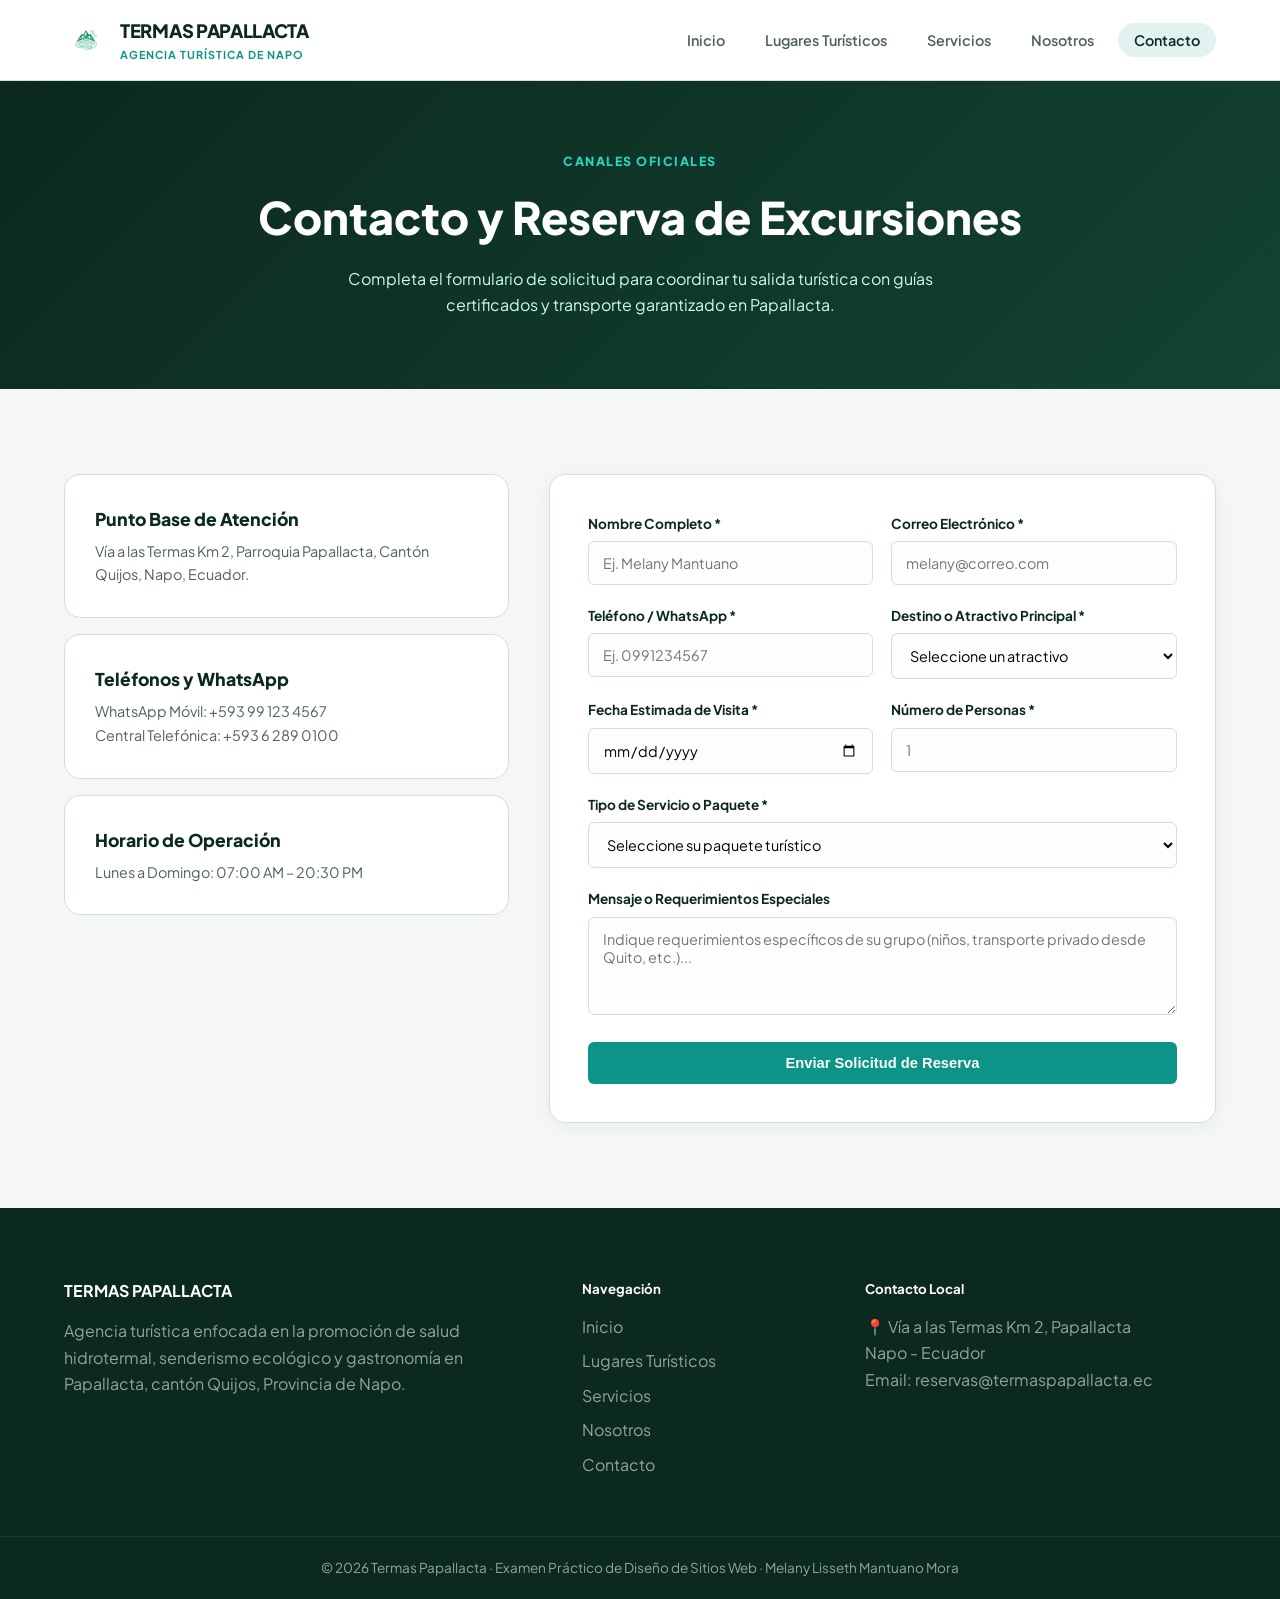
==== contacto.html @ b857a9cc "SUBIR PAG" ====
<!DOCTYPE html>
<html lang="es">
<head>
  <meta charset="UTF-8">
  <meta name="viewport" content="width=device-width, initial-scale=1.0">
  <title>Termas Papallacta | Contacto y Reservas</title>
  <link rel="icon" type="image/png" href="images/logo.png">
  <link rel="stylesheet" href="css/styles.css">
  <link rel="preconnect" href="https://fonts.googleapis.com">
  <link rel="preconnect" href="https://fonts.gstatic.com" crossorigin>
  <link href="https://fonts.googleapis.com/css2?family=Plus+Jakarta+Sans:wght@400;500;600;700;800&display=swap" rel="stylesheet">
</head>
<body>

  <header class="top-navigation-bar">
    <div class="nav-layout">
      <a href="index.html" class="brand-identity">
        <img src="images/logo.png" alt="Termas Papallacta Logo">
        <div class="brand-title-group">
          <strong>TERMAS PAPALLACTA</strong>
          <span>AGENCIA TURÍSTICA DE NAPO</span>
        </div>
      </a>

      <nav>
        <ul class="nav-standard-list">
          <li><a href="index.html" class="nav-standard-item">Inicio</a></li>
          <li><a href="destinos.html" class="nav-standard-item">Lugares Turísticos</a></li>
          <li><a href="servicios.html" class="nav-standard-item">Servicios</a></li>
          <li><a href="nosotros.html" class="nav-standard-item">Nosotros</a></li>
          <li><a href="contacto.html" class="nav-standard-item is-current">Contacto</a></li>
        </ul>
      </nav>
    </div>
  </header>

  <main>
    <section class="page-banner-andes">
      <div class="main-wrapper">
        <span class="section-tagline" style="color: var(--teal-glow);">Canales Oficiales</span>
        <h1>Contacto y Reserva de Excursiones</h1>
        <p>Completa el formulario de solicitud para coordinar tu salida turística con guías certificados y transporte garantizado en Papallacta.</p>
      </div>
    </section>

    <section class="contact-modular-section">
      <div class="main-wrapper">
        <div class="contact-layout-split">

          <aside>
            <div class="agency-info-tile">
              <h4>Punto Base de Atención</h4>
              <p>Vía a las Termas Km 2, Parroquia Papallacta, Cantón Quijos, Napo, Ecuador.</p>
            </div>

            <div class="agency-info-tile">
              <h4>Teléfonos y WhatsApp</h4>
              <p>WhatsApp Móvil: +593 99 123 4567</p>
              <p>Central Telefónica: +593 6 289 0100</p>
            </div>

            <div class="agency-info-tile">
              <h4>Horario de Operación</h4>
              <p>Lunes a Domingo: 07:00 AM – 20:30 PM</p>
            </div>
          </aside>

          <div class="contact-form-sheet">
            <form action="#" method="get">
              
              <div class="form-duo-row">
                <div class="field-container">
                  <label for="nombre">Nombre Completo *</label>
                  <input type="text" id="nombre" name="nombre" placeholder="Ej. Melany Mantuano" required>
                </div>
                <div class="field-container">
                  <label for="email">Correo Electrónico *</label>
                  <input type="email" id="email" name="email" placeholder="melany@correo.com" required>
                </div>
              </div>

              <div class="form-duo-row">
                <div class="field-container">
                  <label for="telefono">Teléfono / WhatsApp *</label>
                  <input type="tel" id="telefono" name="telefono" placeholder="Ej. 0991234567" required>
                </div>
                <div class="field-container">
                  <label for="destino">Destino o Atractivo Principal *</label>
                  <select id="destino" name="destino" required>
                    <option value="" disabled selected>Seleccione un atractivo</option>
                    <option value="1. Balneario Termas de Papallacta">1. Balneario Termas de Papallacta</option>
                    <option value="2. Laguna de Papallacta">2. Laguna de Papallacta</option>
                    <option value="3. Sendero Ecológico del Agua">3. Sendero Ecológico del Agua</option>
                    <option value="4. Parque Nacional Cayambe-Coca">4. Parque Nacional Cayambe-Coca</option>
                    <option value="5. Termas Comunales Santa Catalina">5. Termas Comunales Santa Catalina</option>
                    <option value="6. Mirador del Páramo y Antisana">6. Mirador del Páramo y Antisana</option>
                  </select>
                </div>
              </div>

              <div class="form-duo-row">
                <div class="field-container">
                  <label for="fecha">Fecha Estimada de Visita *</label>
                  <input type="date" id="fecha" name="fecha" required>
                </div>
                <div class="field-container">
                  <label for="personas">Número de Personas *</label>
                  <input type="number" id="personas" name="personas" min="1" max="40" placeholder="1" required>
                </div>
              </div>

              <div class="field-container">
                <label for="servicio">Tipo de Servicio o Paquete *</label>
                <select id="servicio" name="servicio" required>
                  <option value="" disabled selected>Seleccione su paquete turístico</option>
                  <option value="Circuito Termal de Inmersión ($15.00)">1. Circuito Termal de Inmersión ($15.00 / pers.)</option>
                  <option value="Ruta Senderismo & Trucha Asada ($25.00)">2. Ruta Senderismo & Trucha Asada ($25.00 / pers.)</option>
                  <option value="Expedición Cayambe-Coca ($35.00)">3. Expedición Cayambe-Coca ($35.00 / pers.)</option>
                  <option value="Escape Termal Total 2D/1N ($85.00)">4. Escape Termal Total 2D/1N ($85.00 / pers.)</option>
                </select>
              </div>

              <div class="field-container">
                <label for="mensaje">Mensaje o Requerimientos Especiales</label>
                <textarea id="mensaje" name="mensaje" rows="4" placeholder="Indique requerimientos específicos de su grupo (niños, transporte privado desde Quito, etc.)..."></textarea>
              </div>

              <button type="submit" class="btn-primary-teal" style="width: 100%;">Enviar Solicitud de Reserva</button>
            </form>
          </div>

        </div>
      </div>
    </section>
  </main>

  <footer class="main-site-footer">
    <div class="main-wrapper footer-tri-grid">
      <div>
        <h4>TERMAS PAPALLACTA</h4>
        <p>Agencia turística enfocada en la promoción de salud hidrotermal, senderismo ecológico y gastronomía en Papallacta, cantón Quijos, Provincia de Napo.</p>
      </div>

      <div>
        <h5>Navegación</h5>
        <ul>
          <li><a href="index.html">Inicio</a></li>
          <li><a href="destinos.html">Lugares Turísticos</a></li>
          <li><a href="servicios.html">Servicios</a></li>
          <li><a href="nosotros.html">Nosotros</a></li>
          <li><a href="contacto.html">Contacto</a></li>
        </ul>
      </div>

      <div>
        <h5>Contacto Local</h5>
        <p>📍 Vía a las Termas Km 2, Papallacta</p>
        <p>Napo - Ecuador</p>
        <p>Email: reservas@termaspapallacta.ec</p>
      </div>
    </div>

    <div class="footer-copyright-bar">
      <div class="main-wrapper">
        <p>&copy; 2026 Termas Papallacta · Examen Práctico de Diseño de Sitios Web · Melany Lisseth Mantuano Mora</p>
      </div>
    </div>
  </footer>

</body>
</html>
---- css/styles.css ----
/* ===================================================
   SISTEMA VISUAL: PAPALLACTA TERMAL & ANDES
   Paleta: Bosque de Páramo, Turquesa Volcánico y Piedra
   =================================================== */
:root {
  --andes-dark: #0b291e;
  --andes-surface: #134332;
  --teal-mineral: #0d9488;
  --teal-glow: #2dd4bf;
  --mist-light: #f4f7f6;
  --card-white: #ffffff;
  --text-lead: #11221b;
  --text-muted: #4e6359;
  --line-soft: #d3dfd9;
  
  --shadow-subtle: 0 4px 18px rgba(11, 41, 30, 0.05);
  --shadow-hover: 0 16px 36px rgba(11, 41, 30, 0.12);

  --round-sm: 6px;
  --round-box: 16px;
  --round-pill: 999px;
  --font-base: 'Plus Jakarta Sans', system-ui, -apple-system, sans-serif;
}

*, *::before, *::after {
  box-sizing: border-box;
  margin: 0;
  padding: 0;
}

html {
  scroll-behavior: smooth;
}

body {
  font-family: var(--font-base);
  background-color: var(--mist-light);
  color: var(--text-lead);
  line-height: 1.65;
}

img {
  max-width: 100%;
  height: auto;
  display: block;
}

a {
  text-decoration: none;
  color: inherit;
  transition: all 0.25s ease;
}

ul {
  list-style: none;
}

.main-wrapper {
  width: 90%;
  max-width: 1200px;
  margin: 0 auto;
}

.text-center {
  text-align: center;
}

/* NAVEGACIÓN ESTÁNDAR LIMPIA */
.top-navigation-bar {
  background: rgba(255, 255, 255, 0.95);
  backdrop-filter: blur(10px);
  border-bottom: 1px solid var(--line-soft);
  position: sticky;
  top: 0;
  z-index: 1000;
}

.nav-layout {
  max-width: 1200px;
  margin: 0 auto;
  padding: 16px 24px;
  display: flex;
  justify-content: space-between;
  align-items: center;
}

.brand-identity {
  display: flex;
  align-items: center;
  gap: 12px;
}

.brand-identity img {
  width: 44px;
  height: 44px;
  object-fit: contain;
}

.brand-title-group {
  display: flex;
  flex-direction: column;
}

.brand-title-group strong {
  font-size: 1.15rem;
  font-weight: 800;
  color: var(--andes-dark);
  letter-spacing: -0.3px;
}

.brand-title-group span {
  font-size: 0.68rem;
  font-weight: 700;
  color: var(--teal-mineral);
  letter-spacing: 1px;
}

.nav-standard-list {
  display: flex;
  align-items: center;
  gap: 8px;
}

.nav-standard-item {
  font-size: 0.9rem;
  font-weight: 600;
  color: var(--text-muted);
  padding: 8px 16px;
  border-radius: var(--round-pill);
  transition: all 0.2s ease;
}

.nav-standard-item:hover,
.nav-standard-item.is-current {
  color: var(--andes-dark);
  background-color: rgba(13, 148, 136, 0.12);
}

/* BOTONES */
.btn-primary-teal {
  display: inline-flex;
  align-items: center;
  justify-content: center;
  background-color: var(--teal-mineral);
  color: #ffffff;
  font-weight: 700;
  font-size: 0.92rem;
  padding: 13px 26px;
  border-radius: var(--round-sm);
  border: none;
  cursor: pointer;
  transition: all 0.25s ease;
}

.btn-primary-teal:hover {
  background-color: #0b7a70;
  transform: translateY(-2px);
  box-shadow: 0 6px 18px rgba(13, 148, 136, 0.35);
}

.btn-outline-frost {
  display: inline-flex;
  align-items: center;
  justify-content: center;
  background: rgba(255, 255, 255, 0.12);
  color: #ffffff;
  border: 1px solid rgba(255, 255, 255, 0.4);
  font-weight: 700;
  font-size: 0.92rem;
  padding: 13px 26px;
  border-radius: var(--round-sm);
  transition: all 0.25s ease;
}

.btn-outline-frost:hover {
  background: #ffffff;
  color: var(--andes-dark);
}

/* HERO ASIMÉTRICO (SPLIT GRID) */
.hero-andes {
  position: relative;
  min-height: 85vh;
  background: 
    linear-gradient(90deg, rgba(11, 41, 30, 0.92) 0%, rgba(11, 41, 30, 0.72) 55%, rgba(11, 41, 30, 0.88) 100%),
    url('../images/hero.webp') center/cover no-repeat;
  display: flex;
  align-items: center;
  color: #ffffff;
  padding: 80px 0;
}

.hero-two-columns {
  display: grid;
  grid-template-columns: 1.25fr 0.75fr;
  gap: 50px;
  align-items: center;
}

.hero-badge-pill {
  font-size: 0.78rem;
  font-weight: 800;
  color: var(--teal-glow);
  text-transform: uppercase;
  letter-spacing: 1.5px;
  display: block;
  margin-bottom: 12px;
}

.hero-main-title {
  font-size: clamp(2.3rem, 4.5vw, 3.6rem);
  font-weight: 800;
  line-height: 1.15;
  margin-bottom: 20px;
}

.hero-main-title span {
  color: var(--teal-glow);
}

.hero-lead-text {
  font-size: 1.08rem;
  color: #d1fae5;
  margin-bottom: 34px;
  max-width: 580px;
}

.hero-button-group {
  display: flex;
  gap: 16px;
  flex-wrap: wrap;
}

/* FICHA TÉCNICA CLIMÁTICA EN EL HERO */
.climate-slate-panel {
  background: rgba(255, 255, 255, 0.08);
  border: 1px solid rgba(255, 255, 255, 0.2);
  backdrop-filter: blur(12px);
  -webkit-backdrop-filter: blur(12px);
  border-radius: var(--round-box);
  padding: 34px 28px;
}

.climate-slate-panel h4 {
  font-size: 1.1rem;
  font-weight: 800;
  margin-bottom: 18px;
  padding-bottom: 10px;
  border-bottom: 1px solid rgba(255, 255, 255, 0.15);
  color: #ffffff;
}

.climate-stat-line {
  display: flex;
  justify-content: space-between;
  align-items: baseline;
  margin-bottom: 16px;
}

.climate-stat-line:last-child {
  margin-bottom: 0;
}

.stat-descriptor {
  font-size: 0.8rem;
  color: #a7f3d0;
  text-transform: uppercase;
  letter-spacing: 0.6px;
}

.stat-numeric {
  font-size: 1.05rem;
  font-weight: 700;
  color: #ffffff;
}

/* CABECERAS DE PÁGINAS INTERNAS */
.page-banner-andes {
  background: linear-gradient(135deg, var(--andes-dark) 0%, var(--andes-surface) 100%);
  color: #ffffff;
  padding: 70px 0;
  text-align: center;
}

.page-banner-andes h1 {
  font-size: clamp(2rem, 4vw, 2.8rem);
  font-weight: 800;
  margin: 8px 0 12px 0;
}

.page-banner-andes p {
  color: #ccfbf1;
  max-width: 660px;
  margin: 0 auto;
  font-size: 1rem;
}

.section-tagline {
  font-size: 0.78rem;
  font-weight: 800;
  text-transform: uppercase;
  letter-spacing: 1.5px;
  color: var(--teal-mineral);
  display: block;
  margin-bottom: 6px;
}

.section-primary-heading {
  font-size: 2.2rem;
  font-weight: 800;
  color: var(--andes-dark);
}

/* HOME: ATRACTIVOS DESTACADOS */
.featured-home-section {
  padding: 90px 0;
}

.featured-three-grid {
  display: grid;
  grid-template-columns: repeat(auto-fit, minmax(320px, 1fr));
  gap: 32px;
  margin: 50px 0;
}

.featured-clean-card {
  background: var(--card-white);
  border: 1px solid var(--line-soft);
  border-radius: var(--round-box);
  overflow: hidden;
  box-shadow: var(--shadow-subtle);
  display: flex;
  flex-direction: column;
  transition: transform 0.25s ease;
}

.featured-clean-card:hover {
  transform: translateY(-6px);
  box-shadow: var(--shadow-hover);
}

.card-top-image {
  height: 220px;
  position: relative;
  overflow: hidden;
}

.card-top-image img {
  width: 100%;
  height: 100%;
  object-fit: cover;
}

.card-pill-tag {
  position: absolute;
  top: 14px;
  left: 14px;
  background: rgba(11, 41, 30, 0.85);
  color: #ffffff;
  font-size: 0.72rem;
  font-weight: 700;
  padding: 4px 10px;
  border-radius: var(--round-sm);
}

.card-inner-text {
  padding: 24px;
  display: flex;
  flex-direction: column;
  flex-grow: 1;
}

.card-inner-text h3 {
  font-size: 1.25rem;
  font-weight: 800;
  color: var(--andes-dark);
  margin-bottom: 8px;
}

.card-inner-text p {
  font-size: 0.9rem;
  color: var(--text-muted);
  margin-bottom: 18px;
  flex-grow: 1;
}

.card-link-action {
  font-size: 0.88rem;
  font-weight: 700;
  color: var(--teal-mineral);
}

/* BANNER CTA */
.andes-cta-strip {
  background: var(--andes-dark);
  color: #ffffff;
  padding: 42px;
  border-radius: var(--round-box);
  display: flex;
  justify-content: space-between;
  align-items: center;
  flex-wrap: wrap;
  gap: 20px;
}

.andes-cta-strip h3 {
  font-size: 1.55rem;
  margin-bottom: 6px;
}

.andes-cta-strip p {
  color: #a7f3d0;
}

/* PÁGINA 2: LUGARES TURÍSTICOS (TIRAS HORIZONTALES) */
.places-directory-section {
  padding: 85px 0;
}

.horizontal-places-stack {
  display: flex;
  flex-direction: column;
  gap: 30px;
}

.horizontal-place-card {
  background: var(--card-white);
  border: 1px solid var(--line-soft);
  border-radius: var(--round-box);
  overflow: hidden;
  display: grid;
  grid-template-columns: 340px 1fr;
  box-shadow: var(--shadow-subtle);
  transition: transform 0.25s ease;
}

.horizontal-place-card:hover {
  transform: translateY(-4px);
  box-shadow: var(--shadow-hover);
}

.place-image-frame {
  height: 100%;
  min-height: 240px;
  position: relative;
}

.place-image-frame img {
  width: 100%;
  height: 100%;
  object-fit: cover;
}

.place-altitude-chip {
  position: absolute;
  bottom: 14px;
  left: 14px;
  background: rgba(11, 41, 30, 0.85);
  color: var(--teal-glow);
  font-size: 0.72rem;
  font-weight: 700;
  padding: 4px 10px;
  border-radius: var(--round-sm);
}

.place-detail-content {
  padding: 30px;
  display: flex;
  flex-direction: column;
  justify-content: center;
}

.place-detail-content h3 {
  font-size: 1.3rem;
  font-weight: 800;
  color: var(--andes-dark);
  margin-bottom: 4px;
}

.place-geo-reference {
  font-size: 0.85rem;
  color: var(--teal-mineral);
  font-weight: 600;
  margin-bottom: 12px;
}

.place-narrative {
  font-size: 0.92rem;
  color: var(--text-muted);
  margin-bottom: 16px;
}

.place-highlight-activity {
  background: #f0fdf4;
  border-left: 3px solid var(--teal-mineral);
  padding: 10px 14px;
  font-size: 0.85rem;
  margin-bottom: 20px;
  border-radius: 0 var(--round-sm) var(--round-sm) 0;
}

.place-highlight-activity strong {
  color: var(--andes-dark);
}

.place-action-button {
  align-self: flex-start;
  padding: 9px 20px;
  font-size: 0.85rem;
}

/* PÁGINA 3: SERVICIOS / PAQUETES TURÍSTICOS */
.services-catalog-section {
  padding: 85px 0;
}

.packages-clean-grid {
  display: grid;
  grid-template-columns: repeat(auto-fit, minmax(260px, 1fr));
  gap: 26px;
}

.package-item-card {
  background: var(--card-white);
  border: 1px solid var(--line-soft);
  border-radius: var(--round-box);
  padding: 32px 24px;
  display: flex;
  flex-direction: column;
  justify-content: space-between;
  box-shadow: var(--shadow-subtle);
  position: relative;
  transition: transform 0.25s ease;
}

.package-item-card:hover {
  transform: translateY(-6px);
}

.package-item-card.is-featured {
  border: 2px solid var(--teal-mineral);
}

.package-featured-flag {
  position: absolute;
  top: -12px;
  left: 24px;
  background: var(--teal-mineral);
  color: #ffffff;
  font-size: 0.72rem;
  font-weight: 800;
  padding: 3px 12px;
  border-radius: var(--round-sm);
  text-transform: uppercase;
}

.package-type-header {
  font-size: 0.72rem;
  font-weight: 800;
  color: var(--teal-mineral);
  text-transform: uppercase;
  letter-spacing: 0.8px;
  display: block;
  margin-bottom: 4px;
}

.package-item-card h3 {
  font-size: 1.25rem;
  font-weight: 800;
  color: var(--andes-dark);
  margin-bottom: 14px;
}

.package-rate {
  font-size: 1.8rem;
  font-weight: 800;
  color: var(--andes-dark);
  margin-bottom: 14px;
}

.package-rate span {
  font-size: 0.85rem;
  font-weight: 600;
  color: var(--text-muted);
}

.package-summary {
  font-size: 0.88rem;
  color: var(--text-muted);
  margin-bottom: 20px;
}

.package-bullet-list {
  margin-bottom: 24px;
}

.package-bullet-list li {
  font-size: 0.85rem;
  margin-bottom: 8px;
  padding-left: 18px;
  position: relative;
  color: var(--text-lead);
}

.package-bullet-list li::before {
  content: '✓';
  position: absolute;
  left: 0;
  color: var(--teal-mineral);
  font-weight: 800;
}

/* PÁGINA 4: NOSOTROS */
.about-heritage-section {
  padding: 85px 0;
}

.heritage-story-block {
  max-width: 840px;
  margin: 0 auto 60px auto;
  background: var(--card-white);
  border: 1px solid var(--line-soft);
  border-radius: var(--round-box);
  padding: 40px;
  box-shadow: var(--shadow-subtle);
}

.heritage-story-block h2 {
  font-size: 2rem;
  font-weight: 800;
  color: var(--andes-dark);
  margin-bottom: 14px;
}

.heritage-story-block p {
  font-size: 0.98rem;
  color: var(--text-muted);
  margin-bottom: 16px;
}

.pillars-three-grid {
  display: grid;
  grid-template-columns: repeat(auto-fit, minmax(300px, 1fr));
  gap: 28px;
}

.pillar-box {
  background: var(--card-white);
  border: 1px solid var(--line-soft);
  border-radius: var(--round-box);
  padding: 30px;
}

.pillar-box h3 {
  font-size: 1.25rem;
  font-weight: 800;
  color: var(--andes-dark);
  margin-bottom: 10px;
}

.pillar-box p {
  font-size: 0.9rem;
  color: var(--text-muted);
}

.reasons-sub-panel {
  background: var(--card-white);
  border-top: 1px solid var(--line-soft);
  padding: 85px 0;
}

.reasons-four-grid {
  display: grid;
  grid-template-columns: repeat(auto-fit, minmax(240px, 1fr));
  gap: 24px;
  margin-top: 40px;
}

.reason-card-item {
  background: var(--mist-light);
  border: 1px solid var(--line-soft);
  border-radius: var(--round-box);
  padding: 26px;
}

.reason-card-item strong {
  color: var(--teal-mineral);
  font-size: 1.6rem;
  display: block;
  margin-bottom: 6px;
}

.reason-card-item h4 {
  font-size: 1.1rem;
  font-weight: 800;
  color: var(--andes-dark);
  margin-bottom: 8px;
}

.reason-card-item p {
  font-size: 0.88rem;
  color: var(--text-muted);
}

/* PÁGINA 5: CONTACTO / RESERVA (100% HTML5) */
.contact-modular-section {
  padding: 85px 0;
}

.contact-layout-split {
  display: grid;
  grid-template-columns: 0.8fr 1.2fr;
  gap: 40px;
  align-items: flex-start;
}

.agency-info-tile {
  background: var(--card-white);
  border: 1px solid var(--line-soft);
  border-radius: var(--round-box);
  padding: 30px;
  margin-bottom: 16px;
}

.agency-info-tile h4 {
  font-size: 1.1rem;
  font-weight: 800;
  color: var(--andes-dark);
  margin-bottom: 6px;
}

.agency-info-tile p {
  font-size: 0.9rem;
  color: var(--text-muted);
}

.contact-form-sheet {
  background: var(--card-white);
  border: 1px solid var(--line-soft);
  border-radius: var(--round-box);
  padding: 38px;
  box-shadow: var(--shadow-subtle);
}

.form-duo-row {
  display: flex;
  gap: 18px;
}

.field-container {
  margin-bottom: 20px;
  flex: 1;
}

.field-container label {
  display: block;
  font-size: 0.85rem;
  font-weight: 700;
  color: var(--andes-dark);
  margin-bottom: 6px;
}

.field-container input,
.field-container select,
.field-container textarea {
  width: 100%;
  padding: 12px 14px;
  border: 1px solid var(--line-soft);
  border-radius: var(--round-sm);
  font-family: var(--font-base);
  font-size: 0.9rem;
  background: #fdfdfd;
}

.field-container input:focus,
.field-container select:focus,
.field-container textarea:focus {
  outline: none;
  border-color: var(--teal-mineral);
  box-shadow: 0 0 0 3px rgba(13, 148, 136, 0.15);
}

/* FOOTER */
.main-site-footer {
  background: var(--andes-dark);
  color: #94a39e;
  padding: 70px 0 0 0;
}

.footer-tri-grid {
  display: grid;
  grid-template-columns: 2fr 1fr 1.5fr;
  gap: 50px;
  padding-bottom: 50px;
}

.footer-tri-grid h4, .footer-tri-grid h5 {
  color: #ffffff;
  margin-bottom: 14px;
}

.footer-tri-grid ul li {
  margin-bottom: 8px;
}

.footer-tri-grid a:hover {
  color: var(--teal-glow);
}

.footer-copyright-bar {
  border-top: 1px solid rgba(255, 255, 255, 0.08);
  padding: 20px 0;
  text-align: center;
  font-size: 0.85rem;
}

/* RESPONSIVE */
@media (max-width: 900px) {
  .nav-layout {
    flex-direction: column;
    gap: 14px;
  }
  .nav-standard-list {
    flex-wrap: wrap;
    justify-content: center;
  }
  .hero-two-columns {
    grid-template-columns: 1fr;
  }
  .horizontal-place-card {
    grid-template-columns: 1fr;
  }
  .place-image-frame {
    height: 220px;
  }
  .contact-layout-split {
    grid-template-columns: 1fr;
  }
  .form-duo-row {
    flex-direction: column;
    gap: 0;
  }
  .footer-tri-grid {
    grid-template-columns: 1fr;
    text-align: center;
  }
}
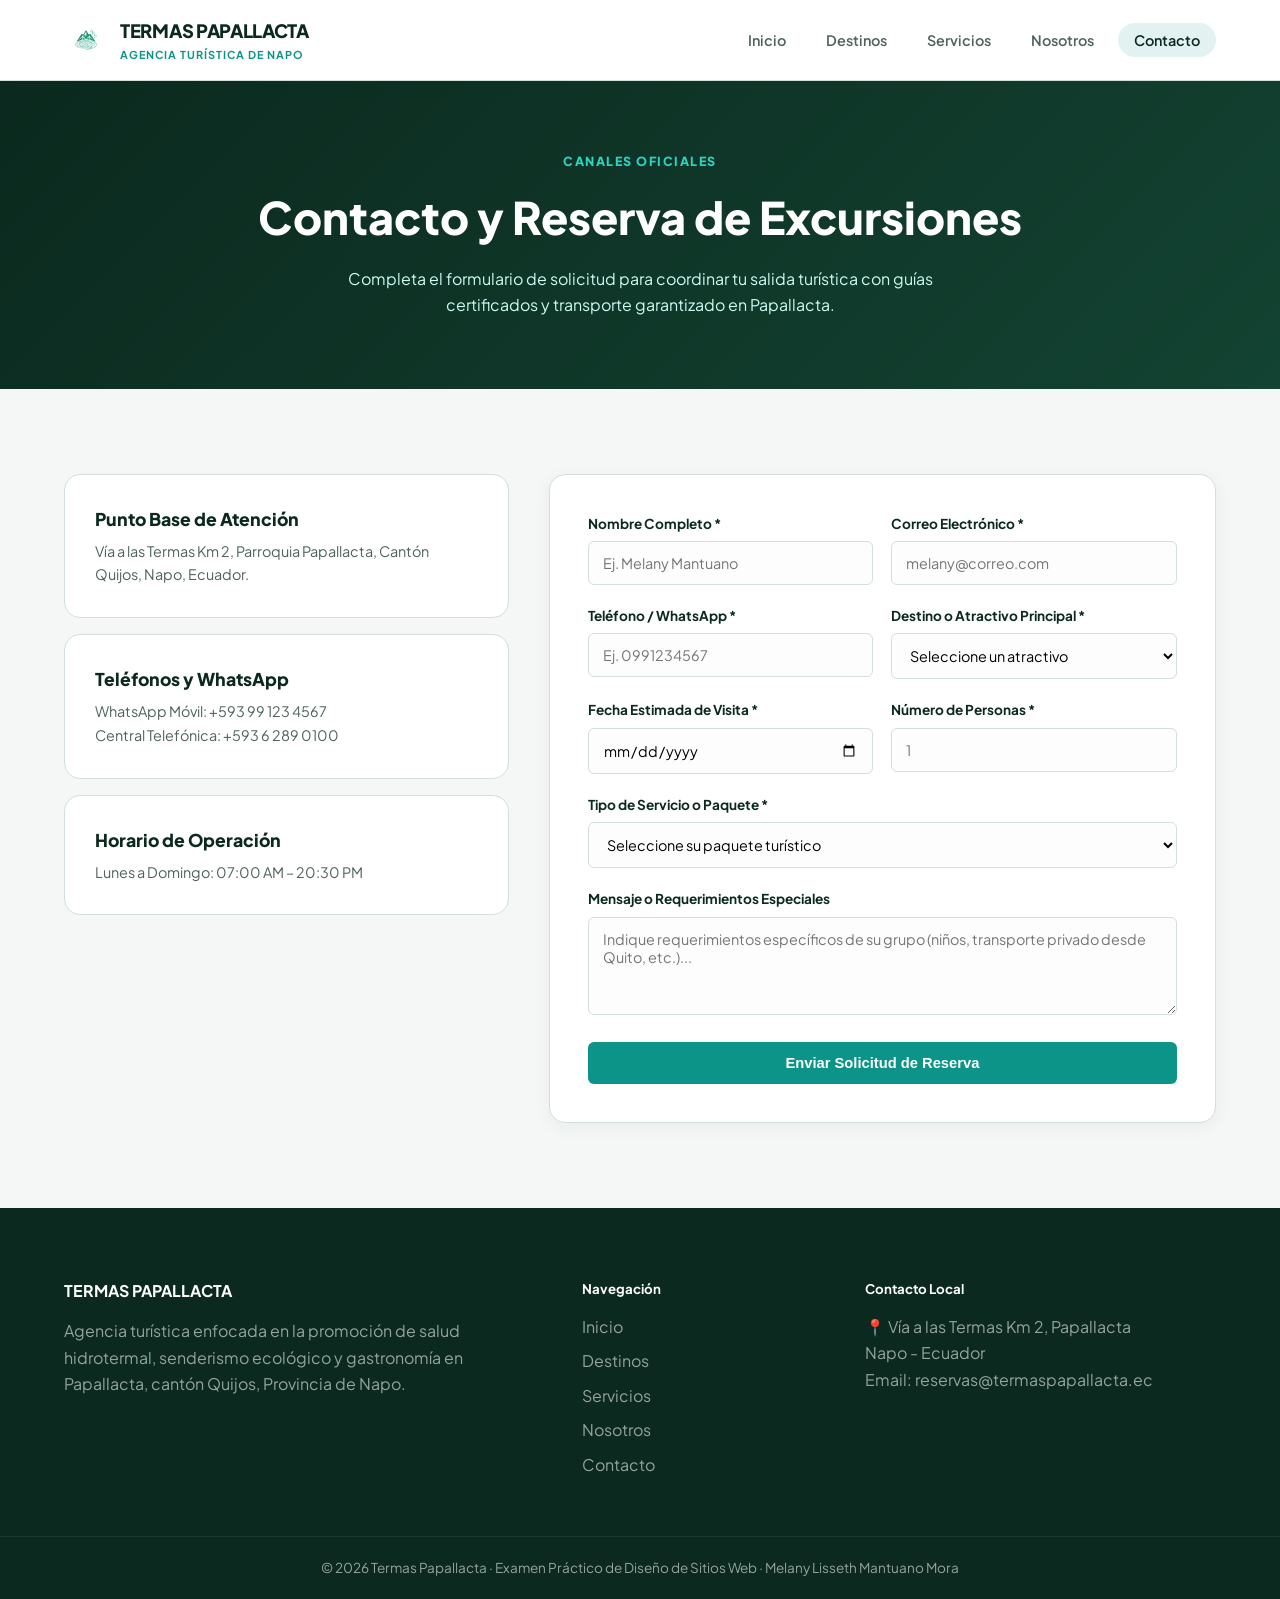
==== commit 7d45abed: "NOMBRES CORREGIDOS" ====
--- a/contacto.html
+++ b/contacto.html
@@ -25,7 +25,7 @@
       <nav>
         <ul class="nav-standard-list">
           <li><a href="index.html" class="nav-standard-item">Inicio</a></li>
-          <li><a href="destinos.html" class="nav-standard-item">Lugares Turísticos</a></li>
+          <li><a href="destinos.html" class="nav-standard-item">Destinos</a></li>
           <li><a href="servicios.html" class="nav-standard-item">Servicios</a></li>
           <li><a href="nosotros.html" class="nav-standard-item">Nosotros</a></li>
           <li><a href="contacto.html" class="nav-standard-item is-current">Contacto</a></li>
@@ -145,7 +145,7 @@
         <h5>Navegación</h5>
         <ul>
           <li><a href="index.html">Inicio</a></li>
-          <li><a href="destinos.html">Lugares Turísticos</a></li>
+          <li><a href="destinos.html">Destinos</a></li>
           <li><a href="servicios.html">Servicios</a></li>
           <li><a href="nosotros.html">Nosotros</a></li>
           <li><a href="contacto.html">Contacto</a></li>
